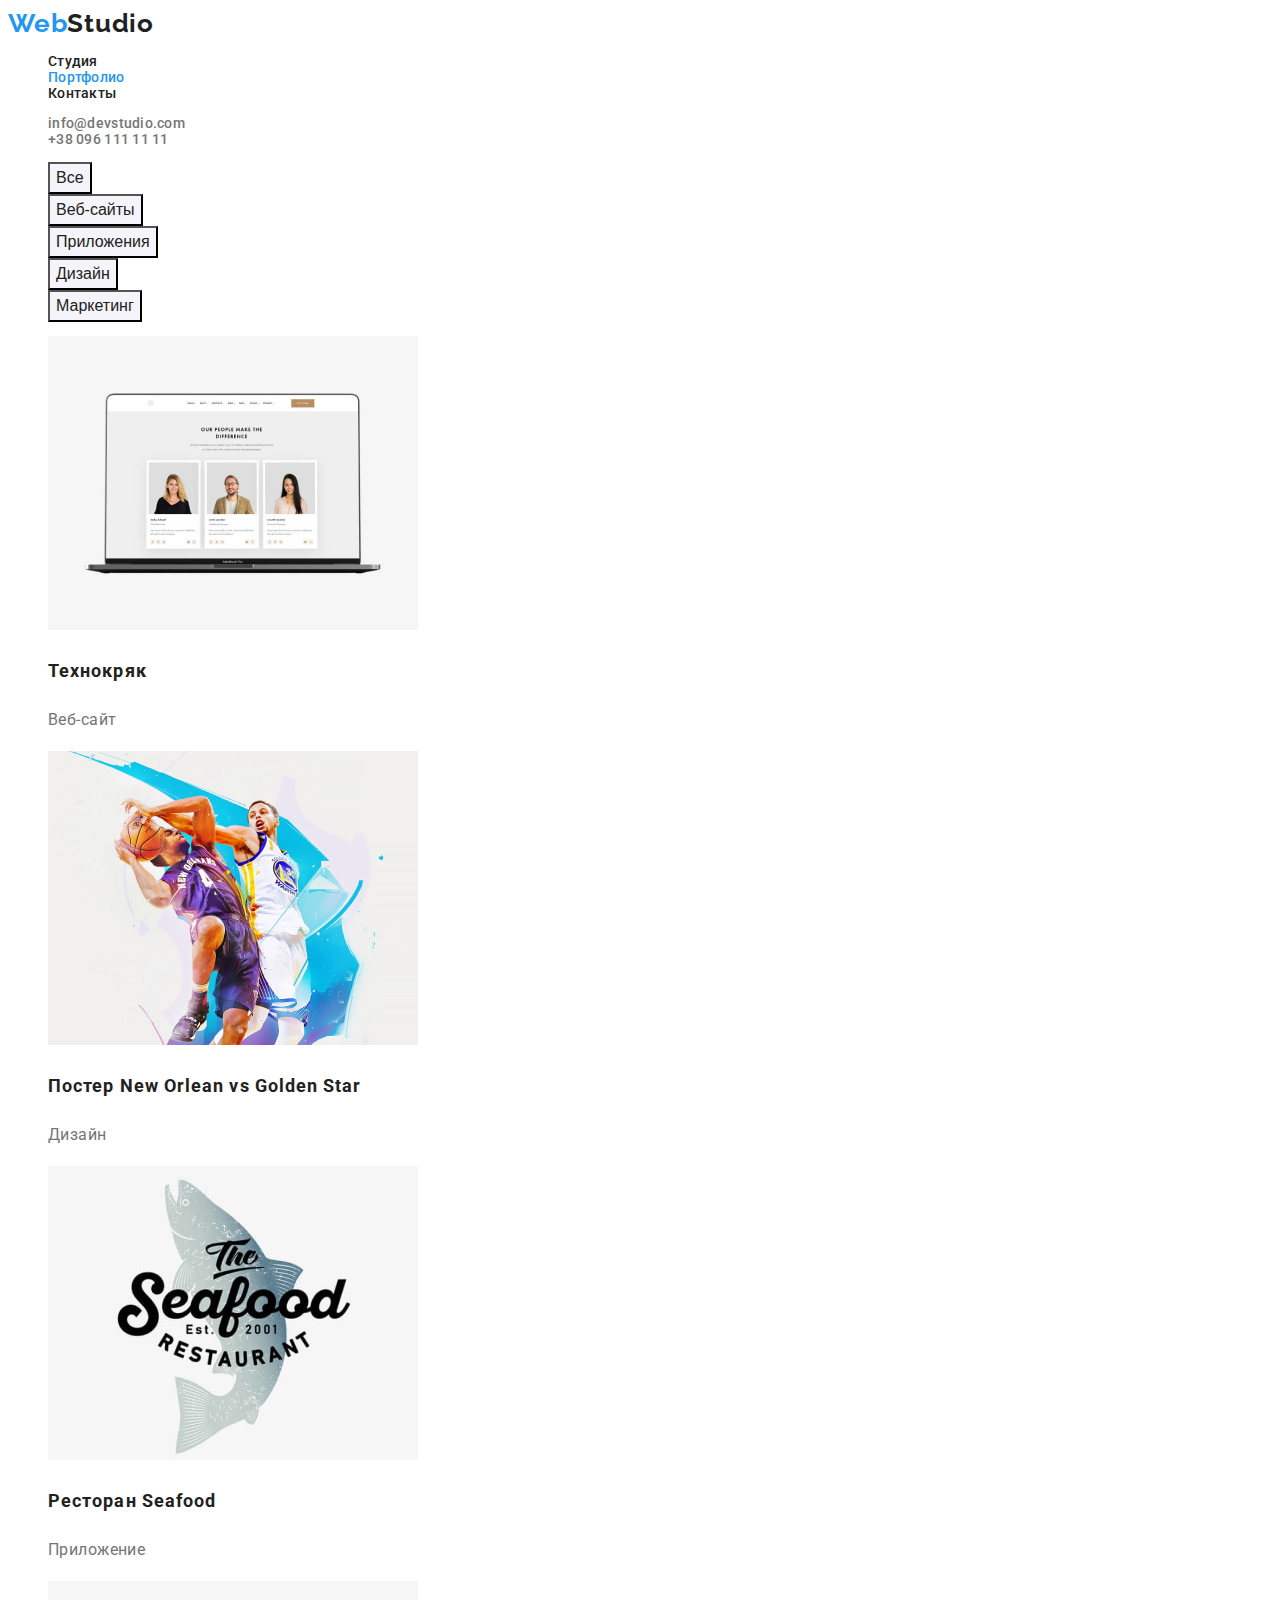
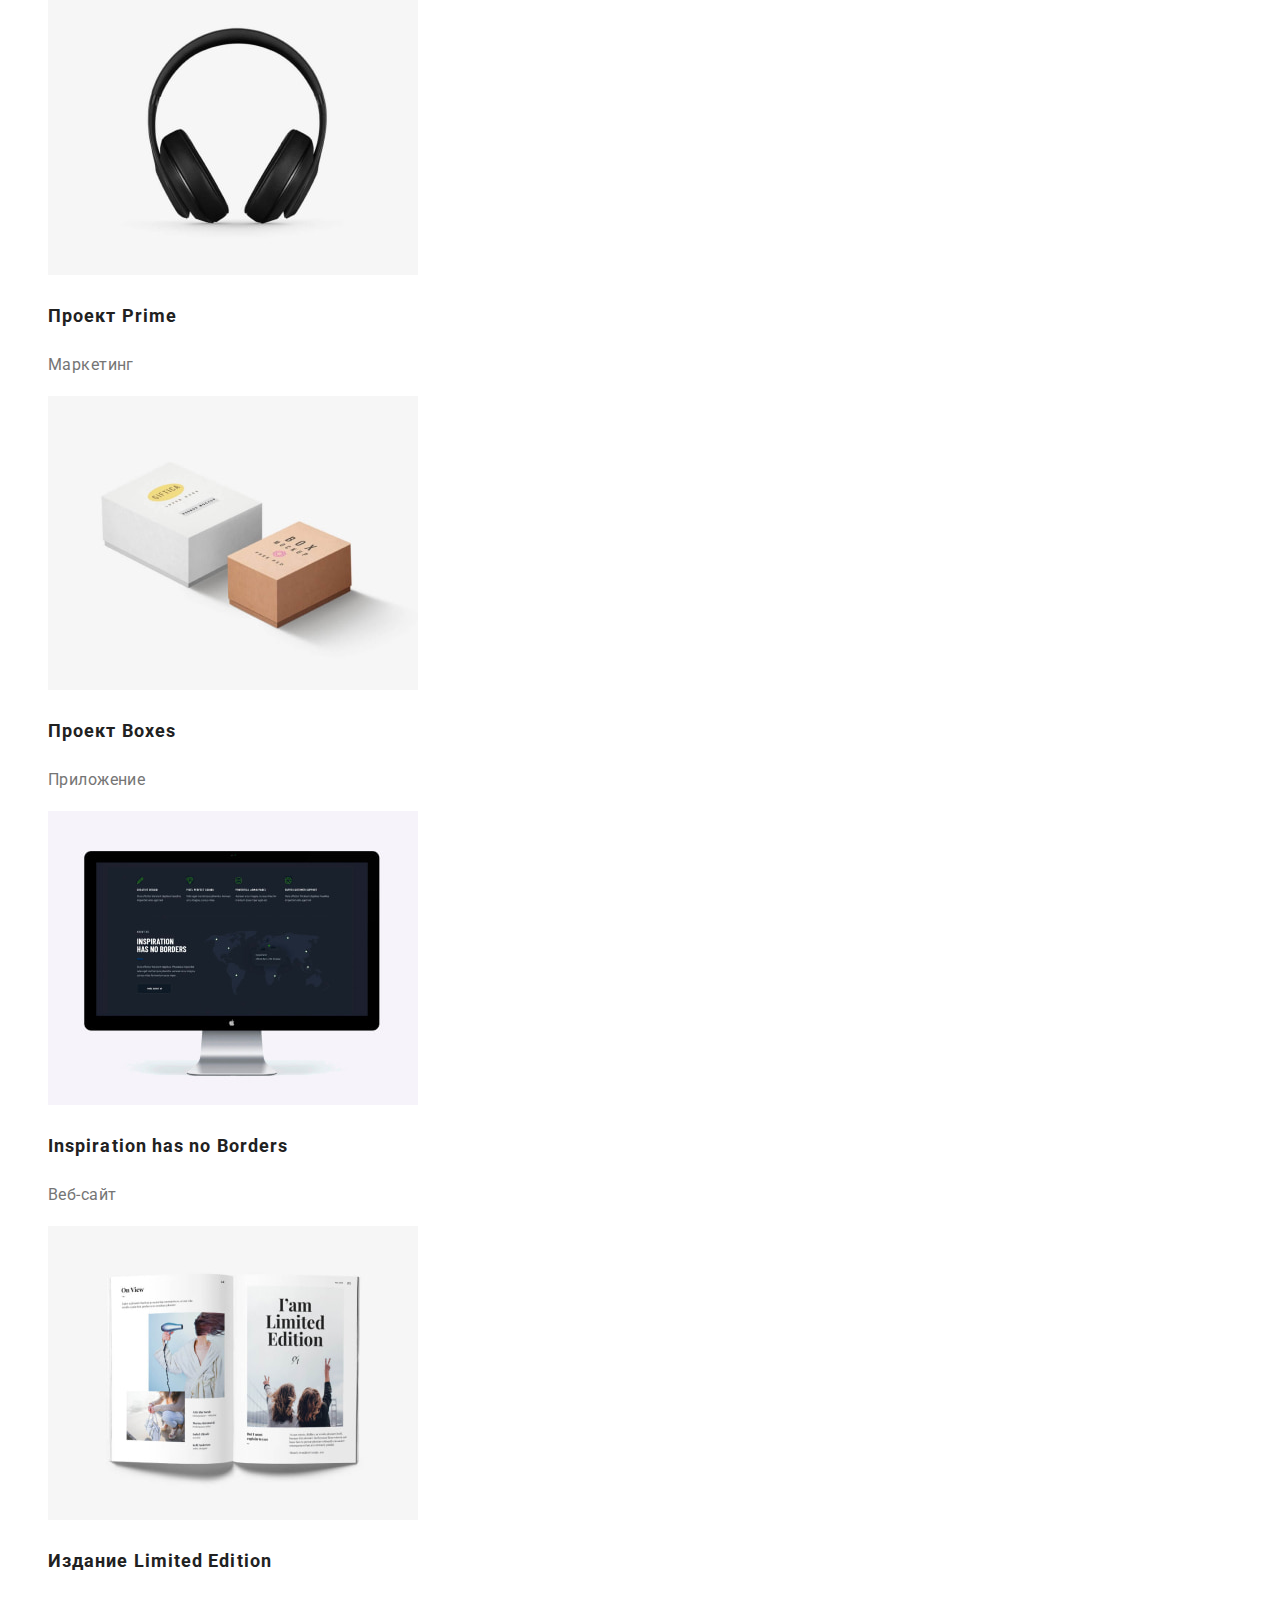
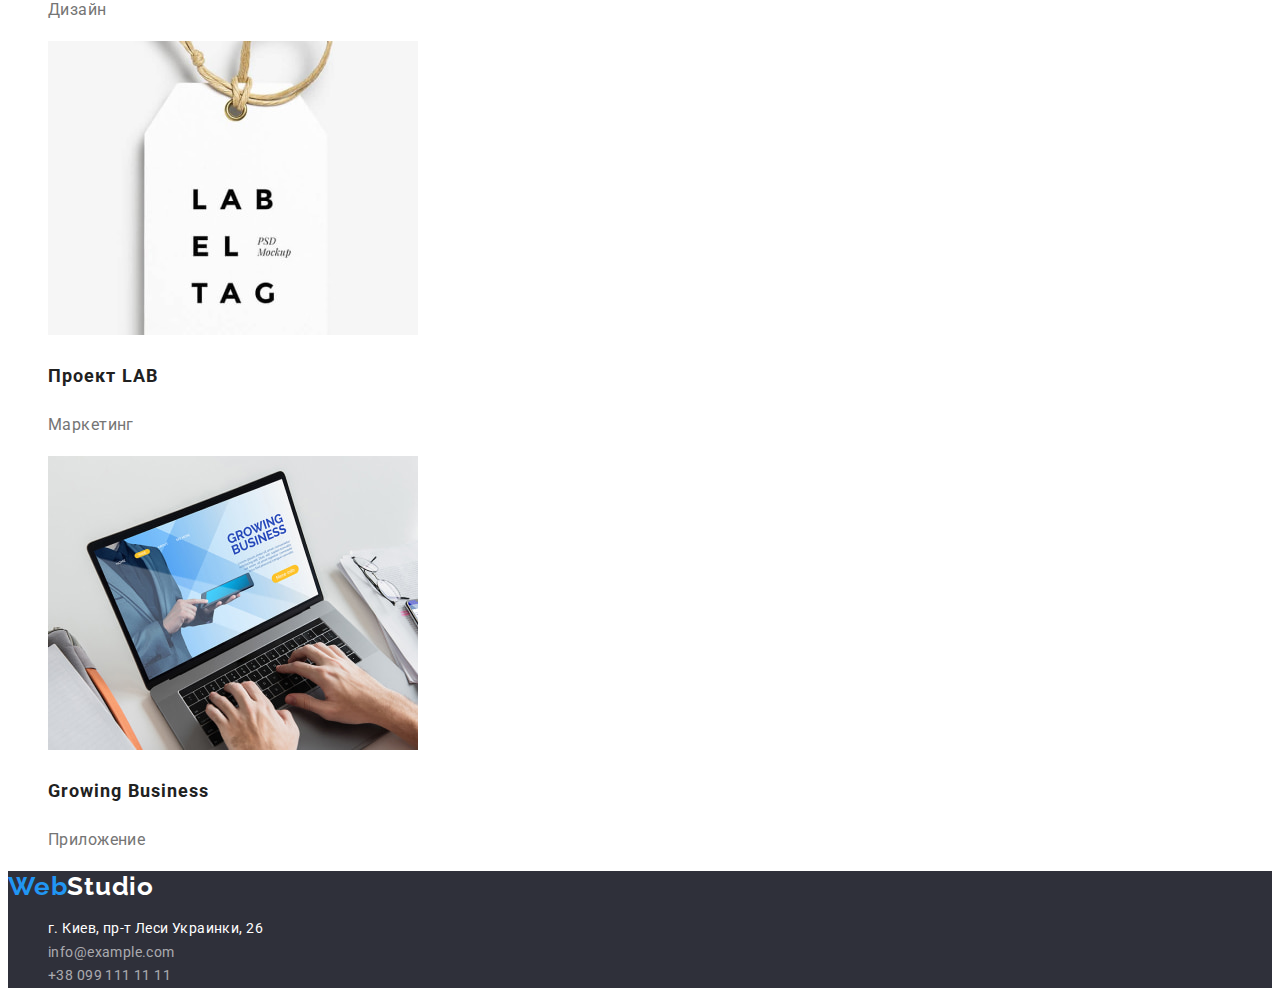
==== portfolio.html @ 4fbe272a "Initial commit" ====
<!DOCTYPE html>
<html lang="ru">
  <head>
    <meta charset="UTF-8" />
    <meta http-equiv="X-UA-Compatible" content="IE=edge" />
    <meta name="description" content="Разработка веб-сайтов" />
    <title>Портфолио</title>
    <link rel="preconnect" href="https://fonts.googleapis.com" />
    <link rel="preconnect" href="https://fonts.gstatic.com" crossorigin />
    <link
      href="https://fonts.googleapis.com/css2?family=Raleway:wght@700&family=Roboto:wght@400;500;700;900&display=swap"
      rel="stylesheet"
    />
    <link rel="stylesheet" href="./css/styles.css" />
  </head>

  <body>
    <!--Шапка страницы-->
    <header class="header">
      <a class="logo-link link" href="/">
        <span class="logo">Web</span><span class="logo-header">Studio</span>
      </a>

      <nav class="nav">
        <ul class="nav-list list">
          <li class="nav-item">
            <a class="nav-link link" href="./index.html">Студия</a>
          </li>
          <li class="nav-item">
            <a class="nav-link link current" href="./portfolio.html">Портфолио</a>
          </li>
          <li class="nav-item">
            <a class="nav-link link" href="">Контакты</a>
          </li>
        </ul>
      </nav>

      <ul class="contacts-header-list list">
        <li class="contacts-header-item">
          <a class="contacts-header-link link" href="mailto:info@devstudio.com"
            >info@devstudio.com</a
          >
        </li>
        <li class="contacts-header-item">
          <a class="contacts-header-link link" href="tel:+380961111111">+38 096 111 11 11</a>
        </li>
      </ul>
    </header>

    <main>
      <section class="portfolio-projects">
        <h1 class="visually-hidden" hidden>Наши проекты</h1>

        <!--Фильтр-->
        <ul class="radio-btns-list list">
          <li class="radio-btns-item">
            <button class="radio-btn" type="button">Все</button>
          </li>
          <li class="radio-btns-item">
            <button class="radio-btn" type="button">Веб-сайты</button>
          </li>
          <li class="radio-btns-item">
            <button class="radio-btn" type="button">Приложения</button>
          </li>
          <li class="radio-btns-item">
            <button class="radio-btn" type="button">Дизайн</button>
          </li>
          <li class="radio-btns-item">
            <button class="radio-btn" type="button">Маркетинг</button>
          </li>
        </ul>

        <!--Реализованные проекты-->
        <ul class="portfolio-projects-list list">
          <li class="portfolio-projects-item">
            <a class="portfolio-projects-link link" href="">
              <img
                class="portfolio-projects-pic"
                src="./images/portfolio_pic1.jpg"
                alt="На ноутбуке открыта страница веб-сайта."
                width="370"
                height="294"
              />
              <h2 class="portfolio-projects-subtitle">Технокряк</h2>
              <p class="portfolio-projects-text">Веб-сайт</p>
            </a>
          </li>
          <li class="portfolio-projects-item">
            <a class="portfolio-projects-link link" href="">
              <img
                class="portfolio-projects-pic"
                src="./images/portfolio_pic2.jpg"
                alt="Два игрока из разных баскетбольных команд борются за мяч."
                width="370"
                height="294"
              />
              <h2 class="portfolio-projects-subtitle">Постер New Orlean vs Golden Star</h2>
              <p class="portfolio-projects-text">Дизайн</p>
            </a>
          </li>
          <li class="portfolio-projects-item">
            <a class="portfolio-projects-link link" href="">
              <img
                class="portfolio-projects-pic"
                src="./images/portfolio_pic3.jpg"
                alt="Лого ресторана с рыбой на главном фоне."
                width="370"
                height="294"
              />
              <h2 class="portfolio-projects-subtitle">Ресторан Seafood</h2>
              <p class="portfolio-projects-text">Приложение</p>
            </a>
          </li>
          <li class="portfolio-projects-item">
            <a class="portfolio-projects-link link" href="">
              <img
                class="portfolio-projects-pic"
                src="./images/portfolio_pic4.jpg"
                alt="Наушники."
                width="370"
                height="294"
              />
              <h2 class="portfolio-projects-subtitle">Проект Prime</h2>
              <p class="portfolio-projects-text">Маркетинг</p>
            </a>
          </li>
          <li class="portfolio-projects-item">
            <a class="portfolio-projects-link link" href="">
              <img
                class="portfolio-projects-pic"
                src="./images/portfolio_pic5.jpg"
                alt="Две коробки:
              одна большая белая, другая - розовая и поменьше."
                width="370"
                height="294"
              />
              <h2 class="portfolio-projects-subtitle">Проект Boxes</h2>
              <p class="portfolio-projects-text">Приложение</p>
            </a>
          </li>
          <li class="portfolio-projects-item">
            <a class="portfolio-projects-link link" href="">
              <img
                class="portfolio-projects-pic"
                src="./images/portfolio_pic6.jpg"
                alt="Страница сайта на мониторе комьютера."
                width="370"
                height="294"
              />
              <h2 class="portfolio-projects-subtitle">Inspiration has no Borders</h2>
              <p class="portfolio-projects-text">Веб-сайт</p>
            </a>
          </li>
          <li class="portfolio-projects-item">
            <a class="portfolio-projects-link link" href="">
              <img
                class="portfolio-projects-pic"
                src="./images/portfolio_pic7.jpg"
                alt="Раскрытая книга."
                width="370"
                height="294"
              />
              <h2 class="portfolio-projects-subtitle">Издание Limited Edition</h2>
              <p class="portfolio-projects-text">Дизайн</p>
            </a>
          </li>
          <li class="portfolio-projects-item">
            <a class="portfolio-projects-link link" href="">
              <img
                class="portfolio-projects-pic"
                src="./images/portfolio_pic8.jpg"
                alt="Бирка с логотипом."
                width="370"
                height="294"
              />
              <h2 class="portfolio-projects-subtitle">Проект LAB</h2>
              <p class="portfolio-projects-text">Маркетинг</p>
            </a>
          </li>
          <li class="portfolio-projects-item">
            <a class="portfolio-projects-link link" href="">
              <img
                class="portfolio-projects-pic"
                src="./images/portfolio_pic9.jpg"
                alt="Руки человека, печатающего на ноутбуке. На экране страница разработанного сайта."
                width="370"
                height="294"
              />
              <h2 class="portfolio-projects-subtitle">Growing Business</h2>
              <p class="portfolio-projects-text">Приложение</p>
            </a>
          </li>
        </ul>
      </section>
    </main>

    <!--Подвал страницы-->
    <footer class="footer">
      <a class="logo-link link" href="/">
        <span class="logo">Web</span><span class="logo-footer">Studio</span>
      </a>

      <address class="contacts-footer">
        <ul class="contacts-footer-list list">
          <li class="contacts-footer-item">
            <a
              class="contacts-footer-address link"
              href="https://www.google.com.ua/maps/place/бул.+Леси+Украинки,+26,+Киев,+Украина,+02000/@50.4265841,30.5361971,17z/data=!3m1!4b1!4m5!3m4!1s0x40d4cf0e033ecbe9:0x57a4dffefec77da0!8m2!3d50.4265807!4d30.5383858?hl=ru"
              target="_blank"
              rel="noreferrer noopener nofollow"
              >г. Киев, пр-т Леси Украинки, 26
            </a>
          </li>
          <li class="contacts-footer-item">
            <a class="contacts-footer-link link" href="mailto:info@example.com"
              >info@example.com
            </a>
          </li>
          <li class="contacts-footer-item">
            <a class="contacts-footer-link link" href="tel:+380991111111">+38 099 111 11 11 </a>
          </li>
        </ul>
      </address>
    </footer>
  </body>
</html>
---- css/styles.css ----
:root {
  /* Основные шрифты */
  --main-font: 'Roboto', sans-serif;
  --secondary-font: 'Raleway', sans-serif;
  --accent-cl: #2196f3;

  /* Светлая тема текста */
  --secondary-txt--mode-light: rgba(255, 255, 255, 0.6);
  --main-txt--mode-light: #ffffff;

  /* Темная тема текста*/
  --secondary-txt--mode-dark: #212121;
  --main-txt--mode-dark: #757575;

  /* Светлая тема фона*/
  --secondary-bg--mode-light: #ffffff;

  /* Темная тема фона*/
  --primary-bg--mode-dark: #2f303a;
  --secondary-bg--mode-dark: #f5f4fa;
}

body {
  font-family: var(--main-font);
  font-size: 14px;
  line-height: 1.71;
  letter-spacing: 0.03em;

  color: var(--main-txt--mode-dark);
}

.list {
  list-style: none;
}

.link {
  text-decoration: none;
}

.header {
  background-color: var(--secondary-bg--mode-light);
}

.hero,
.footer {
  background-color: var(--primary-bg--mode-dark);
}

.team {
  background-color: var(--secondary-bg--mode-dark);
}

.logo {
  font-family: var(--secondary-font);
  font-weight: 700;
  font-size: 26px;
  line-height: 1.19;
  letter-spacing: 0.03em;
  color: var(--accent-cl);
}
.logo-header {
  font-family: var(--secondary-font);
  font-weight: 700;
  font-size: 26px;
  line-height: 1.19;
  letter-spacing: 0.03em;
  color: var(--secondary-txt--mode-dark);
}
.logo-footer {
  font-family: var(--secondary-font);
  font-weight: 700;
  font-size: 26px;
  line-height: 1.19;
  letter-spacing: 0.03em;
  color: var(--main-txt--mode-light);
}
.nav {
  font-weight: 500;
  font-size: 14px;
  line-height: 1.14;
  letter-spacing: 0.02em;

  color: var(--secondary-txt--mode-dark);
}
.nav-link {
  color: inherit;
}

.nav-list .link.current {
  color: var(--accent-cl);
}

.nav-link:hover,
.nav-link:focus,
.contacts-header-link:hover,
.contacts-header-link:focus {
  color: var(--accent-cl);
}

.contacts-header-list {
  font-weight: 500;
  font-size: 14px;
  line-height: 1.14;
  letter-spacing: 0.02em;
}

.contacts-header-link {
  color: inherit;
}

.hero-title {
  font-weight: 900;
  font-size: 44px;
  line-height: 1.36;

  text-align: center;
  letter-spacing: 0.06em;
  text-transform: uppercase;

  color: var(--main-txt--mode-light);
}
.hero-btn {
  font-weight: 700;
  font-size: 16px;
  line-height: 1.88;
  letter-spacing: 0.06em;

  color: var(--main-txt--mode-light);
  background-color: var(--accent-cl);

  cursor: pointer;
}

.features-subtitle {
  font-weight: 700;
  font-size: 14px;
  line-height: 1.14;
  letter-spacing: 0.03em;
  text-transform: uppercase;

  color: var(--secondary-txt--mode-dark);
}
.projects-title,
.team-title {
  font-weight: 700;
  font-size: 36px;
  line-height: 1.17;
  text-align: center;
  letter-spacing: 0.03em;

  color: var(--secondary-txt--mode-dark);
}
.team-subtitle {
  font-weight: 500;
  font-size: 16px;
  line-height: 1.19;

  letter-spacing: 0.03em;

  color: var(--secondary-txt--mode-dark);
}
.team-text {
  font-size: 16px;
  line-height: 1.19;
}

.contacts-footer-address {
  font-style: normal;
  color: var(--main-txt--mode-light);
}

.contacts-footer-address:hover,
.contacts-footer-address:focus,
.contacts-footer-link:hover,
.contacts-footer-link:focus {
  color: var(--accent-cl);
}

.contacts-footer-link {
  font-style: normal;
  color: var(--secondary-txt--mode-light);
}

.radio-btn {
  font-weight: 500;
  font-size: 16px;
  line-height: 1.63;
  cursor: pointer;
  color: var(--secondary-txt--mode-dark);
  background-color: var(--secondary-bg--mode-dark);
}

.radio-btn:hover,
.radio-btn:focus {
  color: var(--main-txt--mode-light);
  background-color: var(--accent-cl);
}

.portfolio-projects-subtitle {
  font-weight: 700;
  font-size: 18px;
  line-height: 2;

  letter-spacing: 0.06em;

  color: var(--secondary-txt--mode-dark);
}
.portfolio-projects-text {
  font-size: 16px;
  line-height: 1.88;

  color: var(--main-txt--mode-dark);
}

.visually-hidden {
  position: absolute;
  width: 1px;
  height: 1px;
  margin: -1px;
  border: 0;
  padding: 0;
  white-space: nowrap;
  clip-path: inset(100%);
  clip: rect(0 0 0 0);
  overflow: hidden;
}
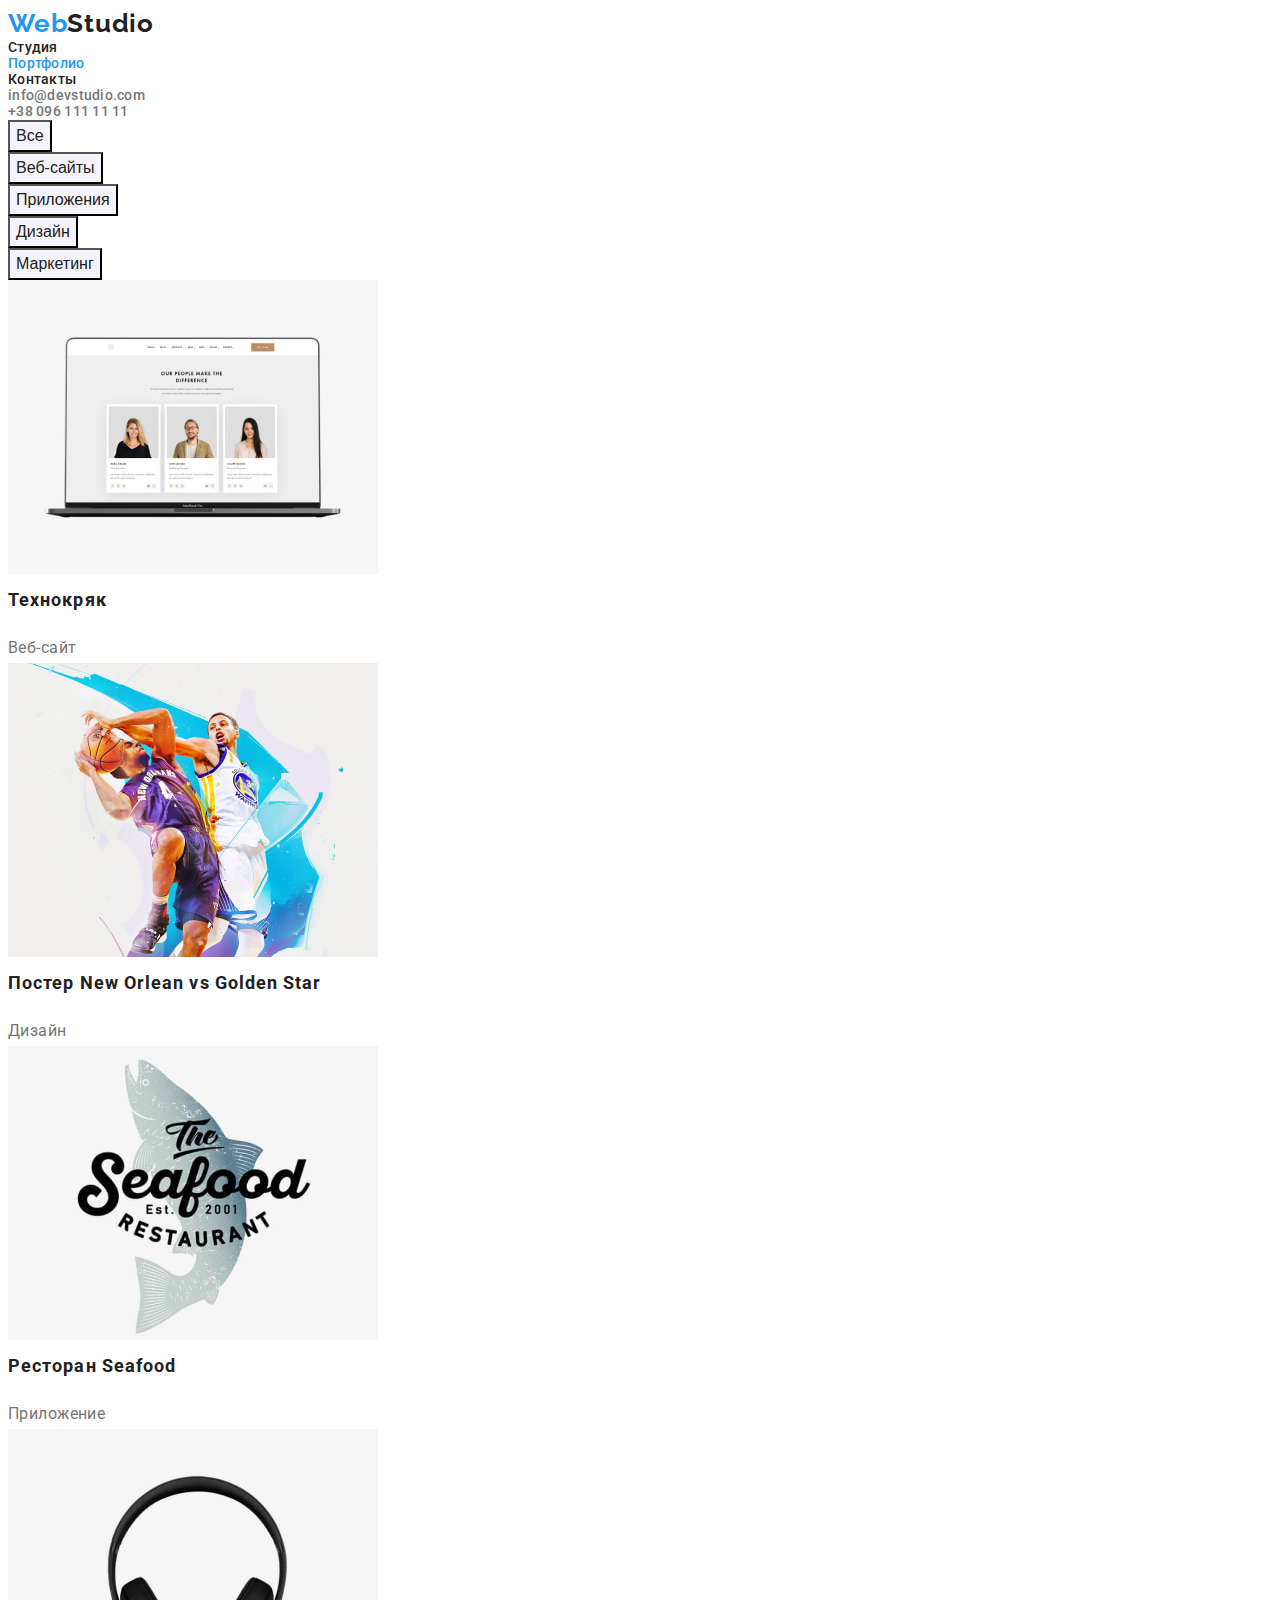
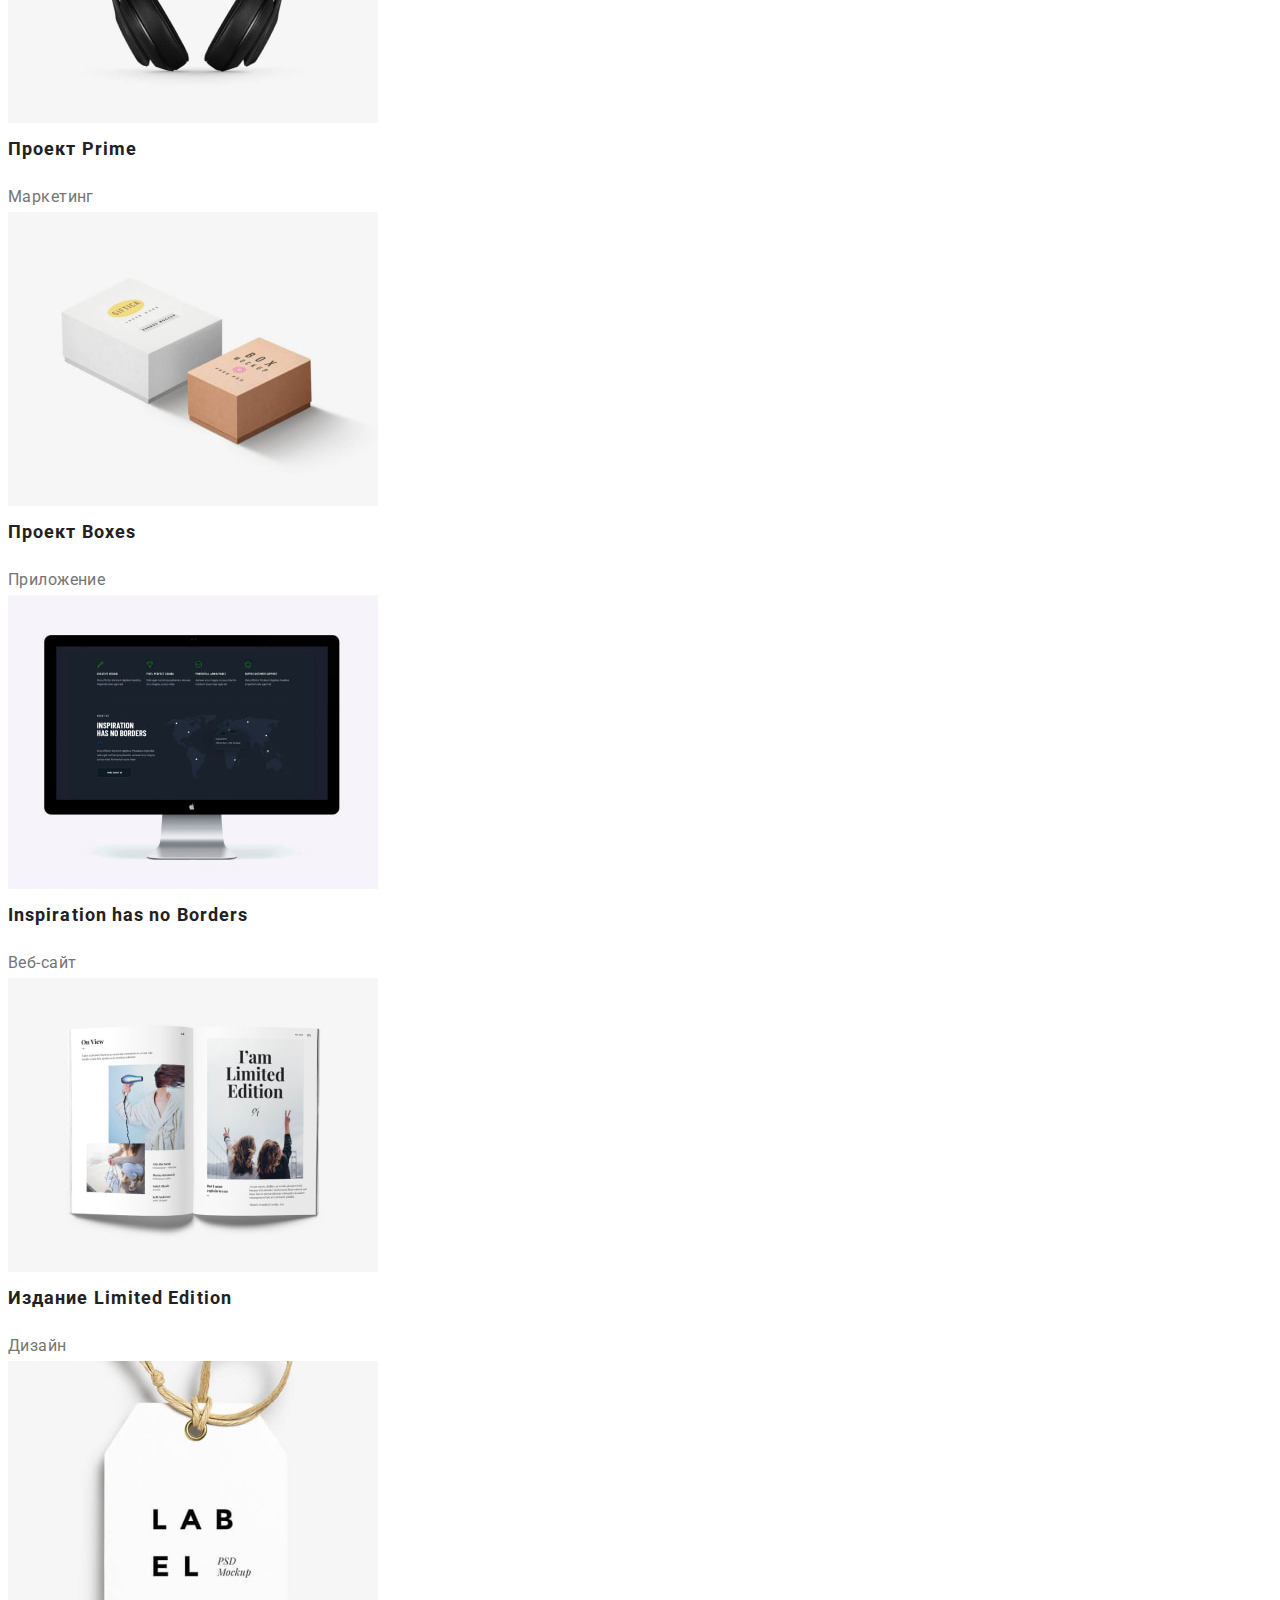
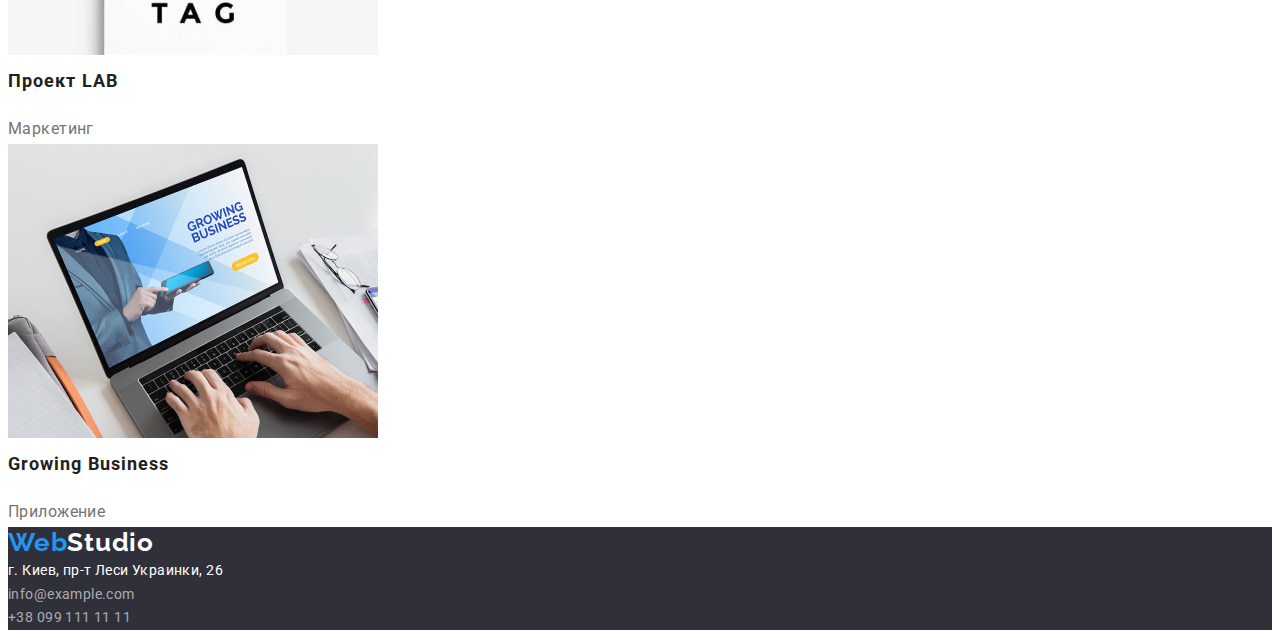
==== commit e5269126: "добавлены файлы нормализации и контейнеры по секциям на обоих страницах" ====
--- a/portfolio.html
+++ b/portfolio.html
@@ -5,222 +5,241 @@
     <meta http-equiv="X-UA-Compatible" content="IE=edge" />
     <meta name="description" content="Разработка веб-сайтов" />
     <title>Портфолио</title>
+
+    <!--Основные шрифты-->
     <link rel="preconnect" href="https://fonts.googleapis.com" />
     <link rel="preconnect" href="https://fonts.gstatic.com" crossorigin />
     <link
       href="https://fonts.googleapis.com/css2?family=Raleway:wght@700&family=Roboto:wght@400;500;700;900&display=swap"
       rel="stylesheet"
     />
+
+    <!--Нормализация-->
+    <link
+      rel="stylesheet"
+      href="https://cdnjs.cloudflare.com/ajax/libs/modern-normalize/1.1.0/modern-normalize.min.css"
+      integrity="sha512-wpPYUAdjBVSE4KJnH1VR1HeZfpl1ub8YT/NKx4PuQ5NmX2tKuGu6U/JRp5y+Y8XG2tV+wKQpNHVUX03MfMFn9Q=="
+      crossorigin="anonymous"
+      referrerpolicy="no-referrer"
+    />
+
+    <!--Кастомные стили-->
     <link rel="stylesheet" href="./css/styles.css" />
   </head>
 
   <body>
     <!--Шапка страницы-->
     <header class="header">
-      <a class="logo-link link" href="/">
-        <span class="logo">Web</span><span class="logo-header">Studio</span>
-      </a>
-
-      <nav class="nav">
-        <ul class="nav-list list">
-          <li class="nav-item">
-            <a class="nav-link link" href="./index.html">Студия</a>
+      <div class="container header-container">
+        <a class="logo-link link" href="/">
+          <span class="logo">Web</span><span class="logo-header">Studio</span>
+        </a>
+
+        <nav class="nav">
+          <ul class="nav-list list">
+            <li class="nav-item">
+              <a class="nav-link link" href="./index.html">Студия</a>
+            </li>
+            <li class="nav-item">
+              <a class="nav-link link current" href="./portfolio.html">Портфолио</a>
+            </li>
+            <li class="nav-item">
+              <a class="nav-link link" href="">Контакты</a>
+            </li>
+          </ul>
+        </nav>
+
+        <ul class="contacts-header-list list">
+          <li class="contacts-header-item">
+            <a class="contacts-header-link link" href="mailto:info@devstudio.com"
+              >info@devstudio.com</a
+            >
           </li>
-          <li class="nav-item">
-            <a class="nav-link link current" href="./portfolio.html">Портфолио</a>
-          </li>
-          <li class="nav-item">
-            <a class="nav-link link" href="">Контакты</a>
+          <li class="contacts-header-item">
+            <a class="contacts-header-link link" href="tel:+380961111111">+38 096 111 11 11</a>
           </li>
         </ul>
-      </nav>
-
-      <ul class="contacts-header-list list">
-        <li class="contacts-header-item">
-          <a class="contacts-header-link link" href="mailto:info@devstudio.com"
-            >info@devstudio.com</a
-          >
-        </li>
-        <li class="contacts-header-item">
-          <a class="contacts-header-link link" href="tel:+380961111111">+38 096 111 11 11</a>
-        </li>
-      </ul>
+      </div>
     </header>
 
     <main>
       <section class="portfolio-projects">
-        <h1 class="visually-hidden" hidden>Наши проекты</h1>
-
-        <!--Фильтр-->
-        <ul class="radio-btns-list list">
-          <li class="radio-btns-item">
-            <button class="radio-btn" type="button">Все</button>
-          </li>
-          <li class="radio-btns-item">
-            <button class="radio-btn" type="button">Веб-сайты</button>
-          </li>
-          <li class="radio-btns-item">
-            <button class="radio-btn" type="button">Приложения</button>
-          </li>
-          <li class="radio-btns-item">
-            <button class="radio-btn" type="button">Дизайн</button>
-          </li>
-          <li class="radio-btns-item">
-            <button class="radio-btn" type="button">Маркетинг</button>
-          </li>
-        </ul>
-
-        <!--Реализованные проекты-->
-        <ul class="portfolio-projects-list list">
-          <li class="portfolio-projects-item">
-            <a class="portfolio-projects-link link" href="">
-              <img
-                class="portfolio-projects-pic"
-                src="./images/portfolio_pic1.jpg"
-                alt="На ноутбуке открыта страница веб-сайта."
-                width="370"
-                height="294"
-              />
-              <h2 class="portfolio-projects-subtitle">Технокряк</h2>
-              <p class="portfolio-projects-text">Веб-сайт</p>
-            </a>
-          </li>
-          <li class="portfolio-projects-item">
-            <a class="portfolio-projects-link link" href="">
-              <img
-                class="portfolio-projects-pic"
-                src="./images/portfolio_pic2.jpg"
-                alt="Два игрока из разных баскетбольных команд борются за мяч."
-                width="370"
-                height="294"
-              />
-              <h2 class="portfolio-projects-subtitle">Постер New Orlean vs Golden Star</h2>
-              <p class="portfolio-projects-text">Дизайн</p>
-            </a>
-          </li>
-          <li class="portfolio-projects-item">
-            <a class="portfolio-projects-link link" href="">
-              <img
-                class="portfolio-projects-pic"
-                src="./images/portfolio_pic3.jpg"
-                alt="Лого ресторана с рыбой на главном фоне."
-                width="370"
-                height="294"
-              />
-              <h2 class="portfolio-projects-subtitle">Ресторан Seafood</h2>
-              <p class="portfolio-projects-text">Приложение</p>
-            </a>
-          </li>
-          <li class="portfolio-projects-item">
-            <a class="portfolio-projects-link link" href="">
-              <img
-                class="portfolio-projects-pic"
-                src="./images/portfolio_pic4.jpg"
-                alt="Наушники."
-                width="370"
-                height="294"
-              />
-              <h2 class="portfolio-projects-subtitle">Проект Prime</h2>
-              <p class="portfolio-projects-text">Маркетинг</p>
-            </a>
-          </li>
-          <li class="portfolio-projects-item">
-            <a class="portfolio-projects-link link" href="">
-              <img
-                class="portfolio-projects-pic"
-                src="./images/portfolio_pic5.jpg"
-                alt="Две коробки:
+        <div class="container">
+          <h1 class="visually-hidden" hidden>Наши проекты</h1>
+
+          <!--Фильтр-->
+          <ul class="radio-btns-list list">
+            <li class="radio-btns-item">
+              <button class="radio-btn" type="button">Все</button>
+            </li>
+            <li class="radio-btns-item">
+              <button class="radio-btn" type="button">Веб-сайты</button>
+            </li>
+            <li class="radio-btns-item">
+              <button class="radio-btn" type="button">Приложения</button>
+            </li>
+            <li class="radio-btns-item">
+              <button class="radio-btn" type="button">Дизайн</button>
+            </li>
+            <li class="radio-btns-item">
+              <button class="radio-btn" type="button">Маркетинг</button>
+            </li>
+          </ul>
+
+          <!--Реализованные проекты-->
+          <ul class="portfolio-projects-list list">
+            <li class="portfolio-projects-item">
+              <a class="portfolio-projects-link link" href="">
+                <img
+                  class="portfolio-projects-pic"
+                  src="./images/portfolio_pic1.jpg"
+                  alt="На ноутбуке открыта страница веб-сайта."
+                  width="370"
+                  height="294"
+                />
+                <h2 class="portfolio-projects-subtitle">Технокряк</h2>
+                <p class="portfolio-projects-text">Веб-сайт</p>
+              </a>
+            </li>
+            <li class="portfolio-projects-item">
+              <a class="portfolio-projects-link link" href="">
+                <img
+                  class="portfolio-projects-pic"
+                  src="./images/portfolio_pic2.jpg"
+                  alt="Два игрока из разных баскетбольных команд борются за мяч."
+                  width="370"
+                  height="294"
+                />
+                <h2 class="portfolio-projects-subtitle">Постер New Orlean vs Golden Star</h2>
+                <p class="portfolio-projects-text">Дизайн</p>
+              </a>
+            </li>
+            <li class="portfolio-projects-item">
+              <a class="portfolio-projects-link link" href="">
+                <img
+                  class="portfolio-projects-pic"
+                  src="./images/portfolio_pic3.jpg"
+                  alt="Лого ресторана с рыбой на главном фоне."
+                  width="370"
+                  height="294"
+                />
+                <h2 class="portfolio-projects-subtitle">Ресторан Seafood</h2>
+                <p class="portfolio-projects-text">Приложение</p>
+              </a>
+            </li>
+            <li class="portfolio-projects-item">
+              <a class="portfolio-projects-link link" href="">
+                <img
+                  class="portfolio-projects-pic"
+                  src="./images/portfolio_pic4.jpg"
+                  alt="Наушники."
+                  width="370"
+                  height="294"
+                />
+                <h2 class="portfolio-projects-subtitle">Проект Prime</h2>
+                <p class="portfolio-projects-text">Маркетинг</p>
+              </a>
+            </li>
+            <li class="portfolio-projects-item">
+              <a class="portfolio-projects-link link" href="">
+                <img
+                  class="portfolio-projects-pic"
+                  src="./images/portfolio_pic5.jpg"
+                  alt="Две коробки:
               одна большая белая, другая - розовая и поменьше."
-                width="370"
-                height="294"
-              />
-              <h2 class="portfolio-projects-subtitle">Проект Boxes</h2>
-              <p class="portfolio-projects-text">Приложение</p>
-            </a>
-          </li>
-          <li class="portfolio-projects-item">
-            <a class="portfolio-projects-link link" href="">
-              <img
-                class="portfolio-projects-pic"
-                src="./images/portfolio_pic6.jpg"
-                alt="Страница сайта на мониторе комьютера."
-                width="370"
-                height="294"
-              />
-              <h2 class="portfolio-projects-subtitle">Inspiration has no Borders</h2>
-              <p class="portfolio-projects-text">Веб-сайт</p>
-            </a>
-          </li>
-          <li class="portfolio-projects-item">
-            <a class="portfolio-projects-link link" href="">
-              <img
-                class="portfolio-projects-pic"
-                src="./images/portfolio_pic7.jpg"
-                alt="Раскрытая книга."
-                width="370"
-                height="294"
-              />
-              <h2 class="portfolio-projects-subtitle">Издание Limited Edition</h2>
-              <p class="portfolio-projects-text">Дизайн</p>
-            </a>
-          </li>
-          <li class="portfolio-projects-item">
-            <a class="portfolio-projects-link link" href="">
-              <img
-                class="portfolio-projects-pic"
-                src="./images/portfolio_pic8.jpg"
-                alt="Бирка с логотипом."
-                width="370"
-                height="294"
-              />
-              <h2 class="portfolio-projects-subtitle">Проект LAB</h2>
-              <p class="portfolio-projects-text">Маркетинг</p>
-            </a>
-          </li>
-          <li class="portfolio-projects-item">
-            <a class="portfolio-projects-link link" href="">
-              <img
-                class="portfolio-projects-pic"
-                src="./images/portfolio_pic9.jpg"
-                alt="Руки человека, печатающего на ноутбуке. На экране страница разработанного сайта."
-                width="370"
-                height="294"
-              />
-              <h2 class="portfolio-projects-subtitle">Growing Business</h2>
-              <p class="portfolio-projects-text">Приложение</p>
-            </a>
-          </li>
-        </ul>
+                  width="370"
+                  height="294"
+                />
+                <h2 class="portfolio-projects-subtitle">Проект Boxes</h2>
+                <p class="portfolio-projects-text">Приложение</p>
+              </a>
+            </li>
+            <li class="portfolio-projects-item">
+              <a class="portfolio-projects-link link" href="">
+                <img
+                  class="portfolio-projects-pic"
+                  src="./images/portfolio_pic6.jpg"
+                  alt="Страница сайта на мониторе комьютера."
+                  width="370"
+                  height="294"
+                />
+                <h2 class="portfolio-projects-subtitle">Inspiration has no Borders</h2>
+                <p class="portfolio-projects-text">Веб-сайт</p>
+              </a>
+            </li>
+            <li class="portfolio-projects-item">
+              <a class="portfolio-projects-link link" href="">
+                <img
+                  class="portfolio-projects-pic"
+                  src="./images/portfolio_pic7.jpg"
+                  alt="Раскрытая книга."
+                  width="370"
+                  height="294"
+                />
+                <h2 class="portfolio-projects-subtitle">Издание Limited Edition</h2>
+                <p class="portfolio-projects-text">Дизайн</p>
+              </a>
+            </li>
+            <li class="portfolio-projects-item">
+              <a class="portfolio-projects-link link" href="">
+                <img
+                  class="portfolio-projects-pic"
+                  src="./images/portfolio_pic8.jpg"
+                  alt="Бирка с логотипом."
+                  width="370"
+                  height="294"
+                />
+                <h2 class="portfolio-projects-subtitle">Проект LAB</h2>
+                <p class="portfolio-projects-text">Маркетинг</p>
+              </a>
+            </li>
+            <li class="portfolio-projects-item">
+              <a class="portfolio-projects-link link" href="">
+                <img
+                  class="portfolio-projects-pic"
+                  src="./images/portfolio_pic9.jpg"
+                  alt="Руки человека, печатающего на ноутбуке. На экране страница разработанного сайта."
+                  width="370"
+                  height="294"
+                />
+                <h2 class="portfolio-projects-subtitle">Growing Business</h2>
+                <p class="portfolio-projects-text">Приложение</p>
+              </a>
+            </li>
+          </ul>
+        </div>
       </section>
     </main>
 
     <!--Подвал страницы-->
     <footer class="footer">
-      <a class="logo-link link" href="/">
-        <span class="logo">Web</span><span class="logo-footer">Studio</span>
-      </a>
-
-      <address class="contacts-footer">
-        <ul class="contacts-footer-list list">
-          <li class="contacts-footer-item">
-            <a
-              class="contacts-footer-address link"
-              href="https://www.google.com.ua/maps/place/бул.+Леси+Украинки,+26,+Киев,+Украина,+02000/@50.4265841,30.5361971,17z/data=!3m1!4b1!4m5!3m4!1s0x40d4cf0e033ecbe9:0x57a4dffefec77da0!8m2!3d50.4265807!4d30.5383858?hl=ru"
-              target="_blank"
-              rel="noreferrer noopener nofollow"
-              >г. Киев, пр-т Леси Украинки, 26
-            </a>
-          </li>
-          <li class="contacts-footer-item">
-            <a class="contacts-footer-link link" href="mailto:info@example.com"
-              >info@example.com
-            </a>
-          </li>
-          <li class="contacts-footer-item">
-            <a class="contacts-footer-link link" href="tel:+380991111111">+38 099 111 11 11 </a>
-          </li>
-        </ul>
-      </address>
+      <div class="container">
+        <a class="logo-link link" href="/">
+          <span class="logo">Web</span><span class="logo-footer">Studio</span>
+        </a>
+
+        <address class="contacts-footer">
+          <ul class="contacts-footer-list list">
+            <li class="contacts-footer-item">
+              <a
+                class="contacts-footer-address link"
+                href="https://www.google.com.ua/maps/place/бул.+Леси+Украинки,+26,+Киев,+Украина,+02000/@50.4265841,30.5361971,17z/data=!3m1!4b1!4m5!3m4!1s0x40d4cf0e033ecbe9:0x57a4dffefec77da0!8m2!3d50.4265807!4d30.5383858?hl=ru"
+                target="_blank"
+                rel="noreferrer noopener nofollow"
+                >г. Киев, пр-т Леси Украинки, 26
+              </a>
+            </li>
+            <li class="contacts-footer-item">
+              <a class="contacts-footer-link link" href="mailto:info@example.com"
+                >info@example.com
+              </a>
+            </li>
+            <li class="contacts-footer-item">
+              <a class="contacts-footer-link link" href="tel:+380991111111">+38 099 111 11 11 </a>
+            </li>
+          </ul>
+        </address>
+      </div>
     </footer>
   </body>
 </html>
--- a/css/styles.css
+++ b/css/styles.css
@@ -29,7 +29,26 @@
   color: var(--main-txt--mode-dark);
 }
 
+h1,
+h2,
+h3,
+h4,
+p {
+  margin-top: 0;
+}
+
+h1:last-child,
+h2:last-child,
+h3:last-child,
+h4:last-child,
+p:last-child {
+  margin-bottom: 0;
+}
+
 .list {
+  padding-left: 0;
+  margin-top: 0;
+  margin-bottom: 0;
   list-style: none;
 }
 
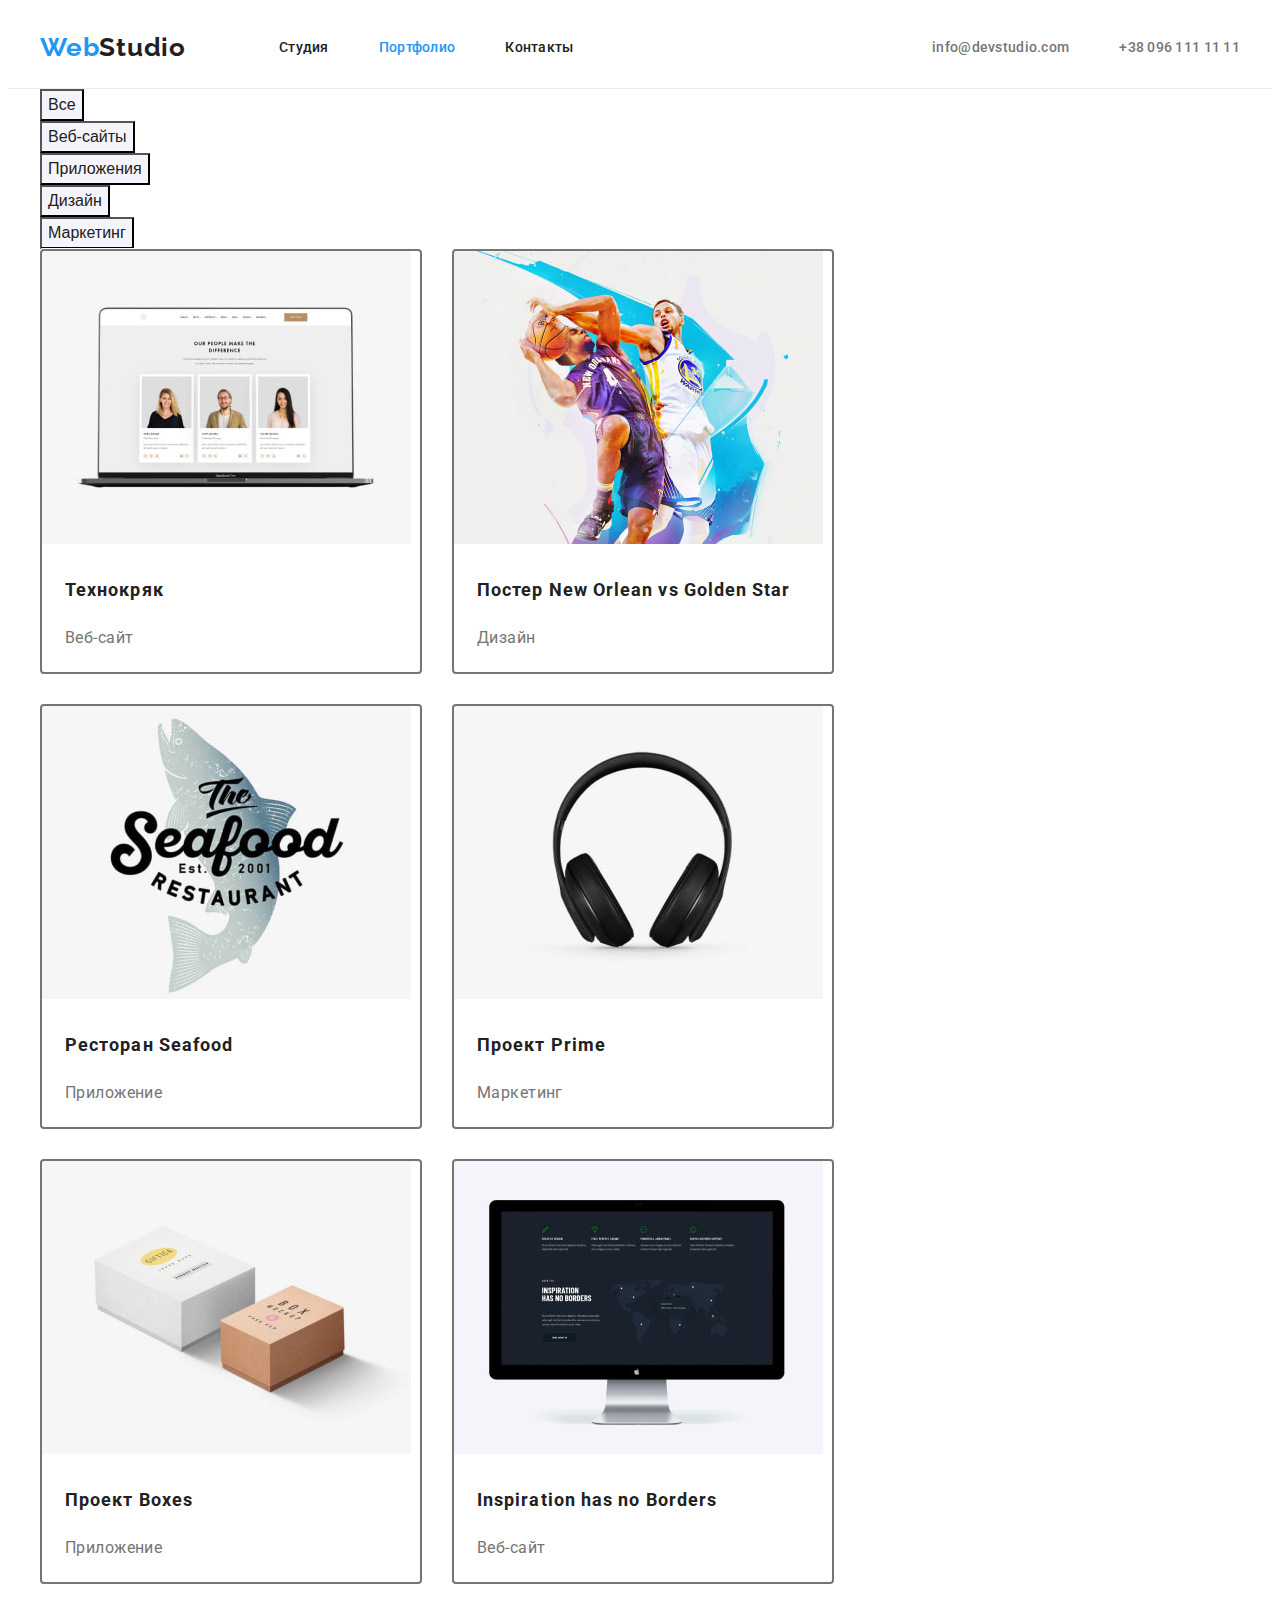
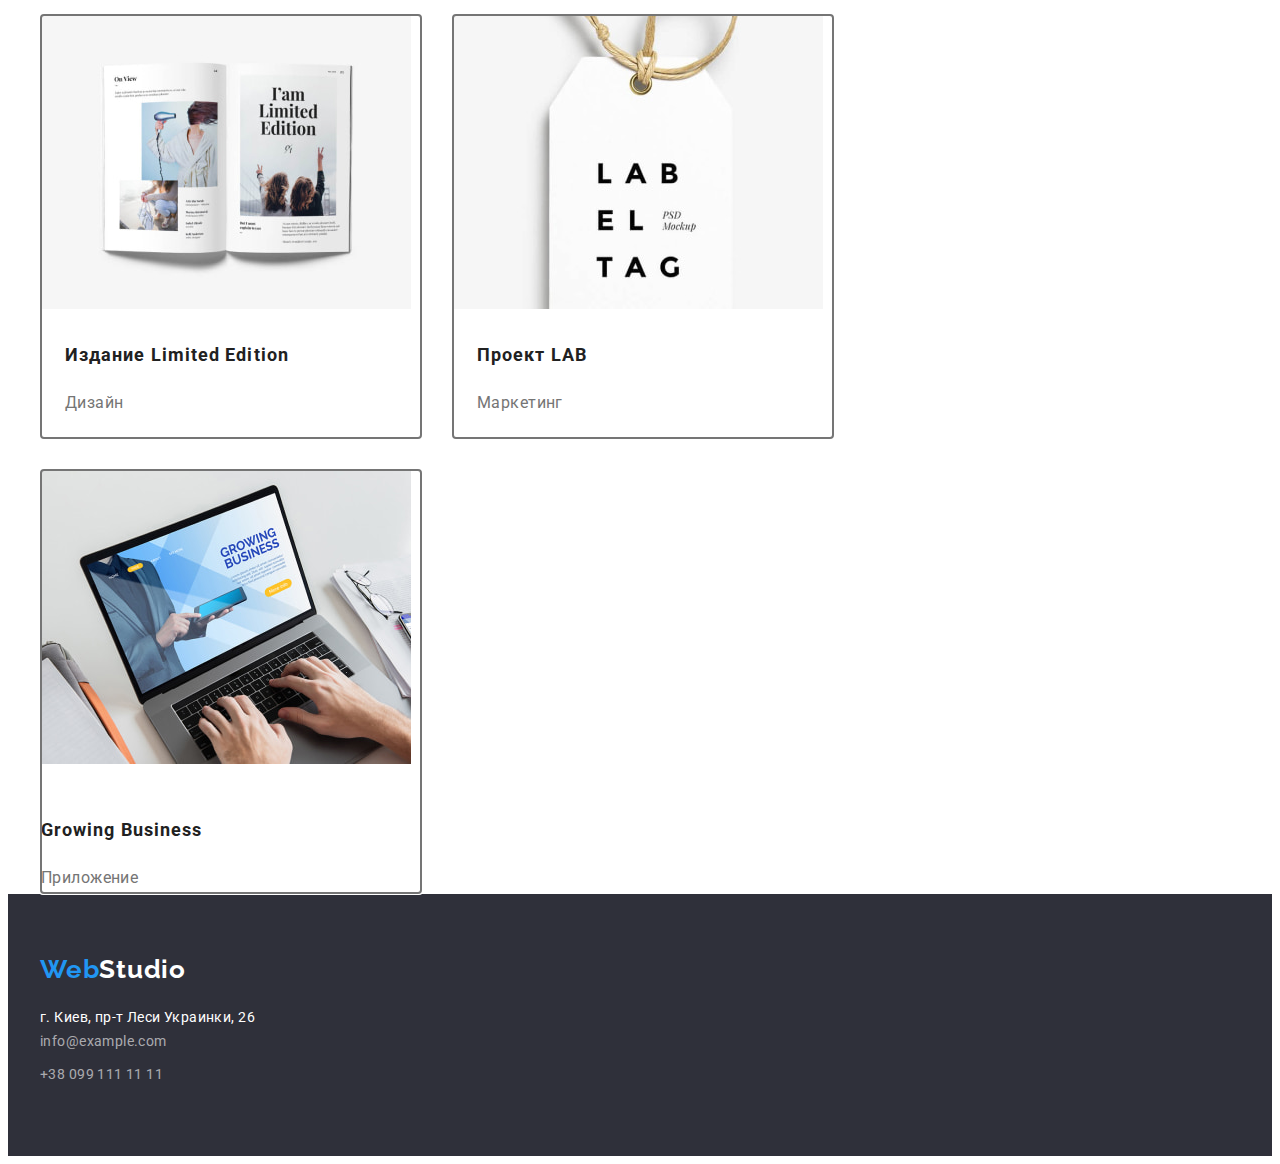
==== commit ab19f886: "внесены сомнительные изменения" ====
--- a/portfolio.html
+++ b/portfolio.html
@@ -97,8 +97,10 @@
                   width="370"
                   height="294"
                 />
-                <h2 class="portfolio-projects-subtitle">Технокряк</h2>
-                <p class="portfolio-projects-text">Веб-сайт</p>
+                <div class="card-content">
+                  <h2 class="portfolio-projects-subtitle">Технокряк</h2>
+                  <p class="portfolio-projects-text">Веб-сайт</p>
+                </div>
               </a>
             </li>
             <li class="portfolio-projects-item">
@@ -110,8 +112,10 @@
                   width="370"
                   height="294"
                 />
-                <h2 class="portfolio-projects-subtitle">Постер New Orlean vs Golden Star</h2>
-                <p class="portfolio-projects-text">Дизайн</p>
+                <div class="card-content">
+                  <h2 class="portfolio-projects-subtitle">Постер New Orlean vs Golden Star</h2>
+                  <p class="portfolio-projects-text">Дизайн</p>
+                </div>
               </a>
             </li>
             <li class="portfolio-projects-item">
@@ -123,8 +127,10 @@
                   width="370"
                   height="294"
                 />
-                <h2 class="portfolio-projects-subtitle">Ресторан Seafood</h2>
-                <p class="portfolio-projects-text">Приложение</p>
+                <div class="card-content">
+                  <h2 class="portfolio-projects-subtitle">Ресторан Seafood</h2>
+                  <p class="portfolio-projects-text">Приложение</p>
+                </div>
               </a>
             </li>
             <li class="portfolio-projects-item">
@@ -136,8 +142,10 @@
                   width="370"
                   height="294"
                 />
-                <h2 class="portfolio-projects-subtitle">Проект Prime</h2>
-                <p class="portfolio-projects-text">Маркетинг</p>
+                <div class="card-content">
+                  <h2 class="portfolio-projects-subtitle">Проект Prime</h2>
+                  <p class="portfolio-projects-text">Маркетинг</p>
+                </div>
               </a>
             </li>
             <li class="portfolio-projects-item">
@@ -150,8 +158,10 @@
                   width="370"
                   height="294"
                 />
-                <h2 class="portfolio-projects-subtitle">Проект Boxes</h2>
-                <p class="portfolio-projects-text">Приложение</p>
+                <div class="card-content">
+                  <h2 class="portfolio-projects-subtitle">Проект Boxes</h2>
+                  <p class="portfolio-projects-text">Приложение</p>
+                </div>
               </a>
             </li>
             <li class="portfolio-projects-item">
@@ -163,8 +173,10 @@
                   width="370"
                   height="294"
                 />
-                <h2 class="portfolio-projects-subtitle">Inspiration has no Borders</h2>
-                <p class="portfolio-projects-text">Веб-сайт</p>
+                <div class="card-content">
+                  <h2 class="portfolio-projects-subtitle">Inspiration has no Borders</h2>
+                  <p class="portfolio-projects-text">Веб-сайт</p>
+                </div>
               </a>
             </li>
             <li class="portfolio-projects-item">
@@ -176,8 +188,10 @@
                   width="370"
                   height="294"
                 />
-                <h2 class="portfolio-projects-subtitle">Издание Limited Edition</h2>
-                <p class="portfolio-projects-text">Дизайн</p>
+                <div class="card-content">
+                  <h2 class="portfolio-projects-subtitle">Издание Limited Edition</h2>
+                  <p class="portfolio-projects-text">Дизайн</p>
+                </div>
               </a>
             </li>
             <li class="portfolio-projects-item">
@@ -189,8 +203,10 @@
                   width="370"
                   height="294"
                 />
-                <h2 class="portfolio-projects-subtitle">Проект LAB</h2>
-                <p class="portfolio-projects-text">Маркетинг</p>
+                <div class="card-content">
+                  <h2 class="portfolio-projects-subtitle">Проект LAB</h2>
+                  <p class="portfolio-projects-text">Маркетинг</p>
+                </div>
               </a>
             </li>
             <li class="portfolio-projects-item">
@@ -202,6 +218,7 @@
                   width="370"
                   height="294"
                 />
+                <div class="card-content"></div>
                 <h2 class="portfolio-projects-subtitle">Growing Business</h2>
                 <p class="portfolio-projects-text">Приложение</p>
               </a>
--- a/css/styles.css
+++ b/css/styles.css
@@ -18,6 +18,9 @@
   /* Темная тема фона*/
   --primary-bg--mode-dark: #2f303a;
   --secondary-bg--mode-dark: #f5f4fa;
+
+  /*Зазор между карточками*/
+  --card-set-gap: 30px;
 }
 
 body {
@@ -28,6 +31,8 @@
 
   color: var(--main-txt--mode-dark);
 }
+
+/*Доп. классы*/
 
 h1,
 h2,
@@ -56,17 +61,39 @@
   text-decoration: none;
 }
 
+.section {
+  padding-top: 94px;
+  padding-bottom: 94px;
+}
+
+.img {
+  display: block;
+  max-width: 100%;
+  height: auto;
+}
+
+.container {
+  width: 1200px;
+  padding-left: 15px;
+  padding-right: 15px;
+  margin-left: auto;
+  margin-right: auto;
+}
+
+/*Хедер*/
+
+.header-container,
+.nav-list,
+.contacts-header-list {
+  display: flex;
+  align-items: center;
+}
+
 .header {
+  padding-top: 24px;
+  padding-bottom: 24px;
   background-color: var(--secondary-bg--mode-light);
-}
-
-.hero,
-.footer {
-  background-color: var(--primary-bg--mode-dark);
-}
-
-.team {
-  background-color: var(--secondary-bg--mode-dark);
+  border-bottom: 1px solid #ececec;
 }
 
 .logo {
@@ -94,6 +121,8 @@
   color: var(--main-txt--mode-light);
 }
 .nav {
+  margin-left: 93px;
+
   font-weight: 500;
   font-size: 14px;
   line-height: 1.14;
@@ -101,6 +130,7 @@
 
   color: var(--secondary-txt--mode-dark);
 }
+
 .nav-link {
   color: inherit;
 }
@@ -116,6 +146,20 @@
   color: var(--accent-cl);
 }
 
+.contacts-header-item,
+.nav-item {
+  margin-left: 50px;
+}
+
+.nav-item:first-child,
+.contacts-header-item:first-child {
+  margin: 0;
+}
+
+.contacts-header-list {
+  margin-left: auto;
+}
+
 .contacts-header-list {
   font-weight: 500;
   font-size: 14px;
@@ -127,7 +171,17 @@
   color: inherit;
 }
 
+/*Герой*/
+
+.hero {
+  background-color: var(--primary-bg--mode-dark);
+  padding: 200px 452px;
+  text-align: center;
+}
+
 .hero-title {
+  margin-bottom: var(--card-set-gap);
+
   font-weight: 900;
   font-size: 44px;
   line-height: 1.36;
@@ -139,6 +193,11 @@
   color: var(--main-txt--mode-light);
 }
 .hero-btn {
+  padding: 10px 32px;
+  border-radius: 4px;
+  box-shadow: 0px 4px 4px rgba(0, 0, 0, 0.15);
+  border: 0;
+
   font-weight: 700;
   font-size: 16px;
   line-height: 1.88;
@@ -150,6 +209,26 @@
   cursor: pointer;
 }
 
+.hero-btn:hover,
+.hero-btn:focus {
+  background-color: #188ce8;
+}
+
+/*Особенности*/
+
+.features-list {
+  display: flex;
+  justify-content: flex-start;
+}
+
+.features-item {
+  flex-basis: calc(100% / 4);
+}
+
+.features-item:not(:first-child) {
+  margin-left: var(--card-set-gap);
+}
+
 .features-subtitle {
   font-weight: 700;
   font-size: 14px;
@@ -159,6 +238,59 @@
 
   color: var(--secondary-txt--mode-dark);
 }
+
+/*Примеры работ*/
+
+.projects {
+  outline: auto;
+}
+
+.projects-list {
+  display: flex;
+  outline: auto;
+}
+
+.projects-title,
+.team-title {
+  margin-bottom: 50px;
+}
+
+.projects-item:not(:first-child) {
+  margin-left: var(--card-set-gap);
+}
+
+/*Наша команда*/
+
+.team {
+  background-color: var(--secondary-bg--mode-dark);
+  outline: auto;
+}
+
+.team-item:not(:first-child) {
+  margin-left: var(--card-set-gap);
+}
+
+.team-item {
+  text-align: center;
+  background-color: var(--secondary-bg--mode-light);
+  box-shadow: 0px 1px 3px rgba(0, 0, 0, 0.12), 0px 1px 1px rgba(0, 0, 0, 0.14),
+    0px 2px 1px rgba(0, 0, 0, 0.2);
+  border-radius: 0px 0px 4px 4px;
+  padding-bottom: var(--card-set-gap);
+  outline: auto;
+}
+
+.team-list {
+  display: flex;
+  outline: auto;
+}
+
+.team-subtitle {
+  padding-top: var(--card-set-gap);
+  padding-bottom: 10px;
+  margin-bottom: 0;
+}
+
 .projects-title,
 .team-title {
   font-weight: 700;
@@ -169,6 +301,7 @@
 
   color: var(--secondary-txt--mode-dark);
 }
+
 .team-subtitle {
   font-weight: 500;
   font-size: 16px;
@@ -183,9 +316,26 @@
   line-height: 1.19;
 }
 
+/*Футер*/
+
+.contacts-footer-list {
+  display: flex;
+  flex-direction: column;
+}
+
+.footer {
+  background-color: var(--primary-bg--mode-dark);
+  padding-top: 60px;
+  padding-bottom: 60px;
+}
+
 .contacts-footer-address {
   font-style: normal;
   color: var(--main-txt--mode-light);
+}
+
+.contacts-footer {
+  margin-top: 20px;
 }
 
 .contacts-footer-address:hover,
@@ -200,6 +350,12 @@
   color: var(--secondary-txt--mode-light);
 }
 
+.contacts-footer-item:not(:first-child) {
+  margin-bottom: 9px;
+}
+
+/*Портфолио*/
+
 .radio-btn {
   font-weight: 500;
   font-size: 16px;
@@ -215,6 +371,23 @@
   background-color: var(--accent-cl);
 }
 
+.portfolio-projects-list {
+  display: flex;
+  flex-wrap: wrap;
+  margin-left: calc(-1 * var(--card-set-gap));
+  margin-top: calc(-1 * var(--card-set-gap));
+}
+
+.portfolio-projects-item {
+  outline: auto;
+  flex-basis: calc(100% / 3 - var(--card-set-gap));
+  margin-left: var(--card-set-gap);
+  margin-top: var(--card-set-gap);
+
+  background: var(--secondary-bg--mode-light);
+  border: 1px solid #eeeeee;
+}
+
 .portfolio-projects-subtitle {
   font-weight: 700;
   font-size: 18px;
@@ -229,6 +402,10 @@
   line-height: 1.88;
 
   color: var(--main-txt--mode-dark);
+}
+
+.card-content {
+  padding: 20px 24px;
 }
 
 .visually-hidden {
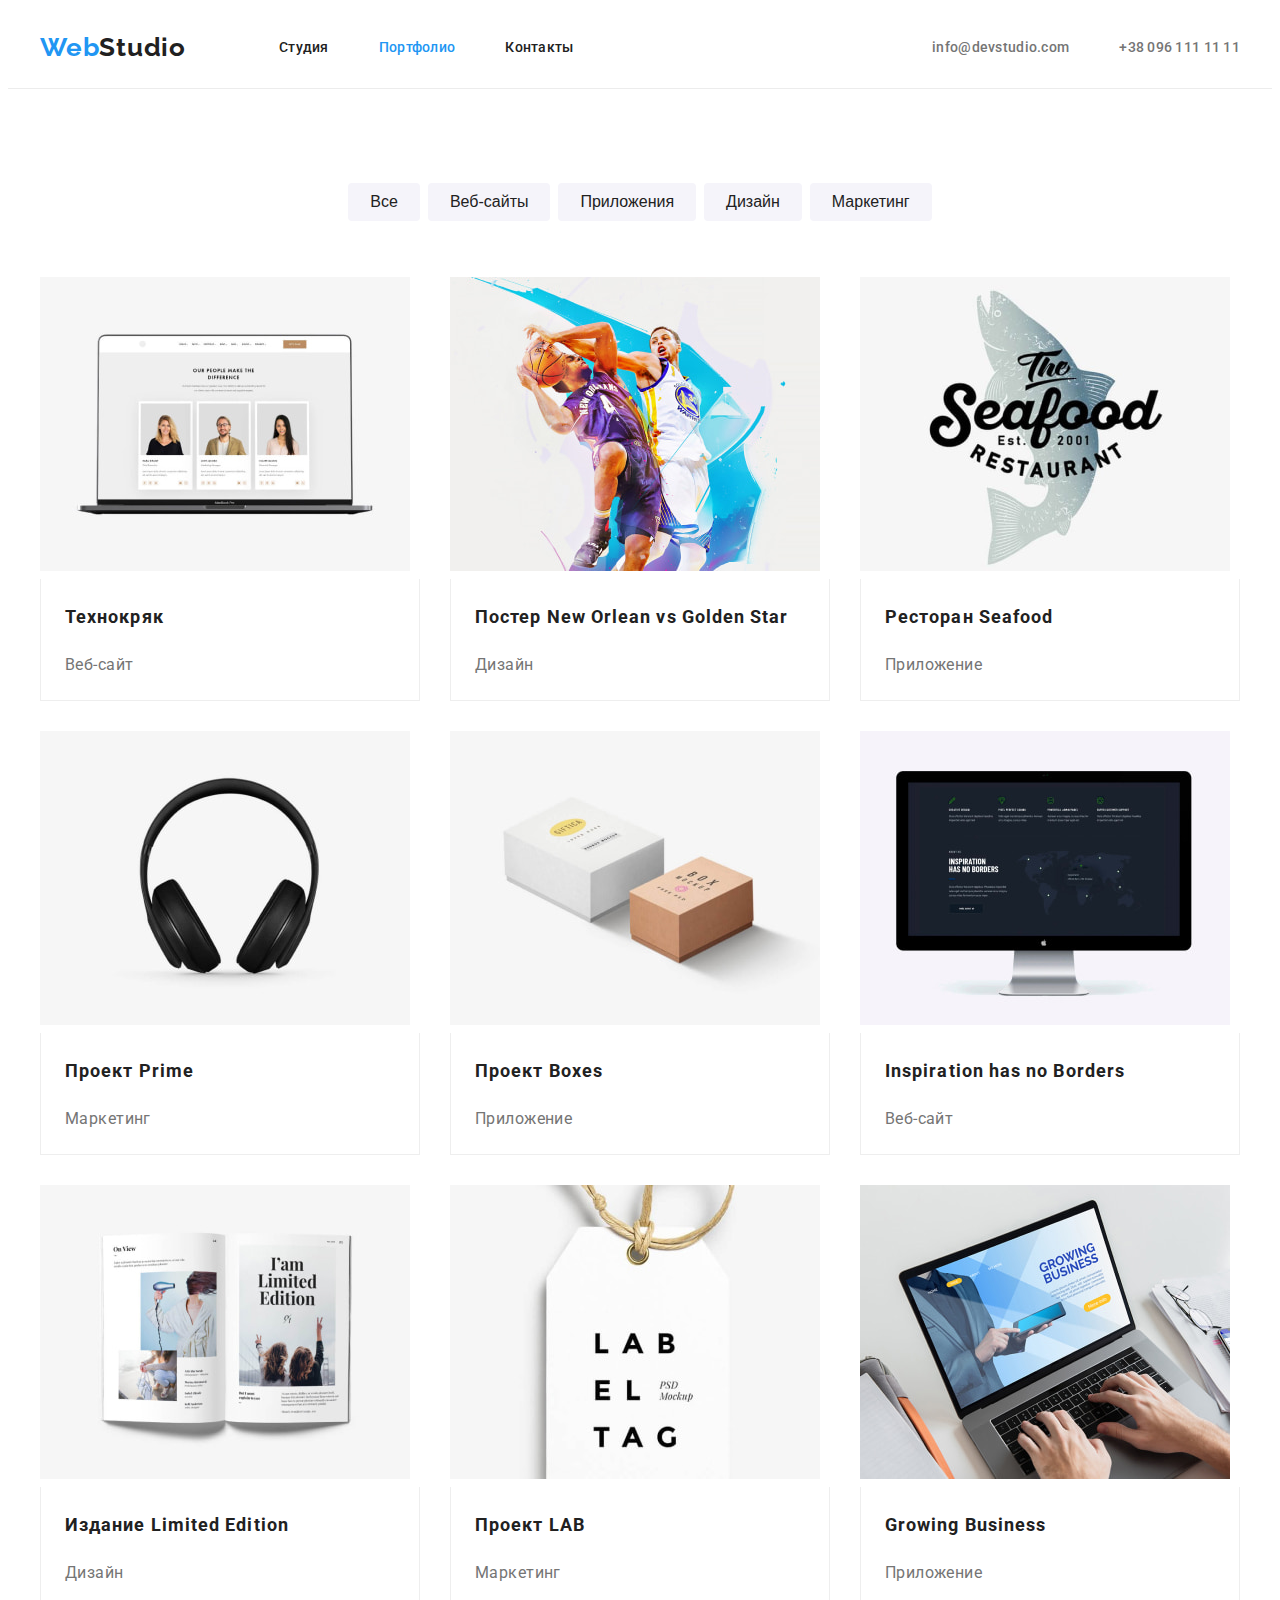
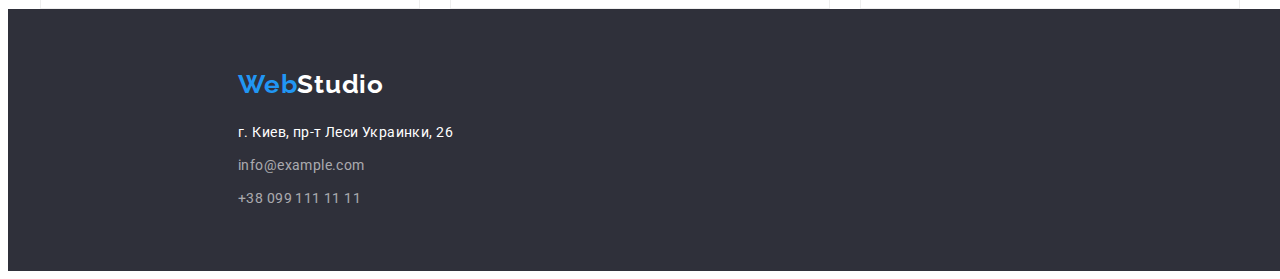
==== commit 083df290: "выполнено позиционирование оставшихся секций и правки по всему файлу" ====
--- a/portfolio.html
+++ b/portfolio.html
@@ -218,9 +218,10 @@
                   width="370"
                   height="294"
                 />
-                <div class="card-content"></div>
-                <h2 class="portfolio-projects-subtitle">Growing Business</h2>
-                <p class="portfolio-projects-text">Приложение</p>
+                <div class="card-content">
+                  <h2 class="portfolio-projects-subtitle">Growing Business</h2>
+                  <p class="portfolio-projects-text">Приложение</p>
+                </div>
               </a>
             </li>
           </ul>
--- a/css/styles.css
+++ b/css/styles.css
@@ -19,7 +19,7 @@
   --primary-bg--mode-dark: #2f303a;
   --secondary-bg--mode-dark: #f5f4fa;
 
-  /*Зазор между карточками*/
+  /*Отступы между элементами*/
   --card-set-gap: 30px;
 }
 
@@ -175,8 +175,8 @@
 
 .hero {
   background-color: var(--primary-bg--mode-dark);
+  text-align: center;
   padding: 200px 452px;
-  text-align: center;
 }
 
 .hero-title {
@@ -239,15 +239,26 @@
   color: var(--secondary-txt--mode-dark);
 }
 
+.features {
+  padding-top: 94px;
+  padding-right: 215px;
+  padding-bottom: 0;
+  padding-left: 215px;
+}
+
 /*Примеры работ*/
 
 .projects {
-  outline: auto;
+  padding-right: 215px;
+  padding-left: 215px;
+}
+
+.projects-title {
+  padding-top: 0;
 }
 
 .projects-list {
   display: flex;
-  outline: auto;
 }
 
 .projects-title,
@@ -263,7 +274,8 @@
 
 .team {
   background-color: var(--secondary-bg--mode-dark);
-  outline: auto;
+  padding-left: 215px;
+  padding-right: 215px;
 }
 
 .team-item:not(:first-child) {
@@ -277,12 +289,10 @@
     0px 2px 1px rgba(0, 0, 0, 0.2);
   border-radius: 0px 0px 4px 4px;
   padding-bottom: var(--card-set-gap);
-  outline: auto;
 }
 
 .team-list {
   display: flex;
-  outline: auto;
 }
 
 .team-subtitle {
@@ -318,15 +328,12 @@
 
 /*Футер*/
 
-.contacts-footer-list {
-  display: flex;
-  flex-direction: column;
-}
-
 .footer {
   background-color: var(--primary-bg--mode-dark);
   padding-top: 60px;
+  padding-right: 1154px;
   padding-bottom: 60px;
+  padding-left: 215px;
 }
 
 .contacts-footer-address {
@@ -347,20 +354,40 @@
 
 .contacts-footer-link {
   font-style: normal;
+  display: inline-block;
   color: var(--secondary-txt--mode-light);
 }
 
-.contacts-footer-item:not(:first-child) {
+.contacts-footer-item:not(:last-child) {
   margin-bottom: 9px;
 }
 
 /*Портфолио*/
 
+.radio-btns-list {
+  display: flex;
+  justify-content: center;
+  align-content: center;
+
+  padding-top: 94px;
+  margin-bottom: 56px;
+}
+
+.radio-btns-item:not(:first-child) {
+  margin-left: 8px;
+}
+
 .radio-btn {
+  display: block;
+  padding: 6px 22px;
+
   font-weight: 500;
   font-size: 16px;
   line-height: 1.63;
   cursor: pointer;
+  border-radius: 4px;
+  border-style: none;
+
   color: var(--secondary-txt--mode-dark);
   background-color: var(--secondary-bg--mode-dark);
 }
@@ -369,7 +396,12 @@
 .radio-btn:focus {
   color: var(--main-txt--mode-light);
   background-color: var(--accent-cl);
-}
+  box-shadow: 0px 3px 1px rgba(0, 0, 0, 0.1), 0px 1px 2px rgba(0, 0, 0, 0.08),
+    0px 2px 2px rgba(0, 0, 0, 0.12);
+  border-radius: 4px;
+}
+
+/*Карточки*/
 
 .portfolio-projects-list {
   display: flex;
@@ -379,13 +411,9 @@
 }
 
 .portfolio-projects-item {
-  outline: auto;
-  flex-basis: calc(100% / 3 - var(--card-set-gap));
   margin-left: var(--card-set-gap);
   margin-top: var(--card-set-gap);
-
-  background: var(--secondary-bg--mode-light);
-  border: 1px solid #eeeeee;
+  flex-basis: calc((100% - 90px) / 3);
 }
 
 .portfolio-projects-subtitle {
@@ -406,6 +434,10 @@
 
 .card-content {
   padding: 20px 24px;
+  border-right: 1px solid #eeeeee;
+  border-bottom: 1px solid #eeeeee;
+  border-left: 1px solid #eeeeee;
+  background: var(--secondary-bg--mode-light);
 }
 
 .visually-hidden {
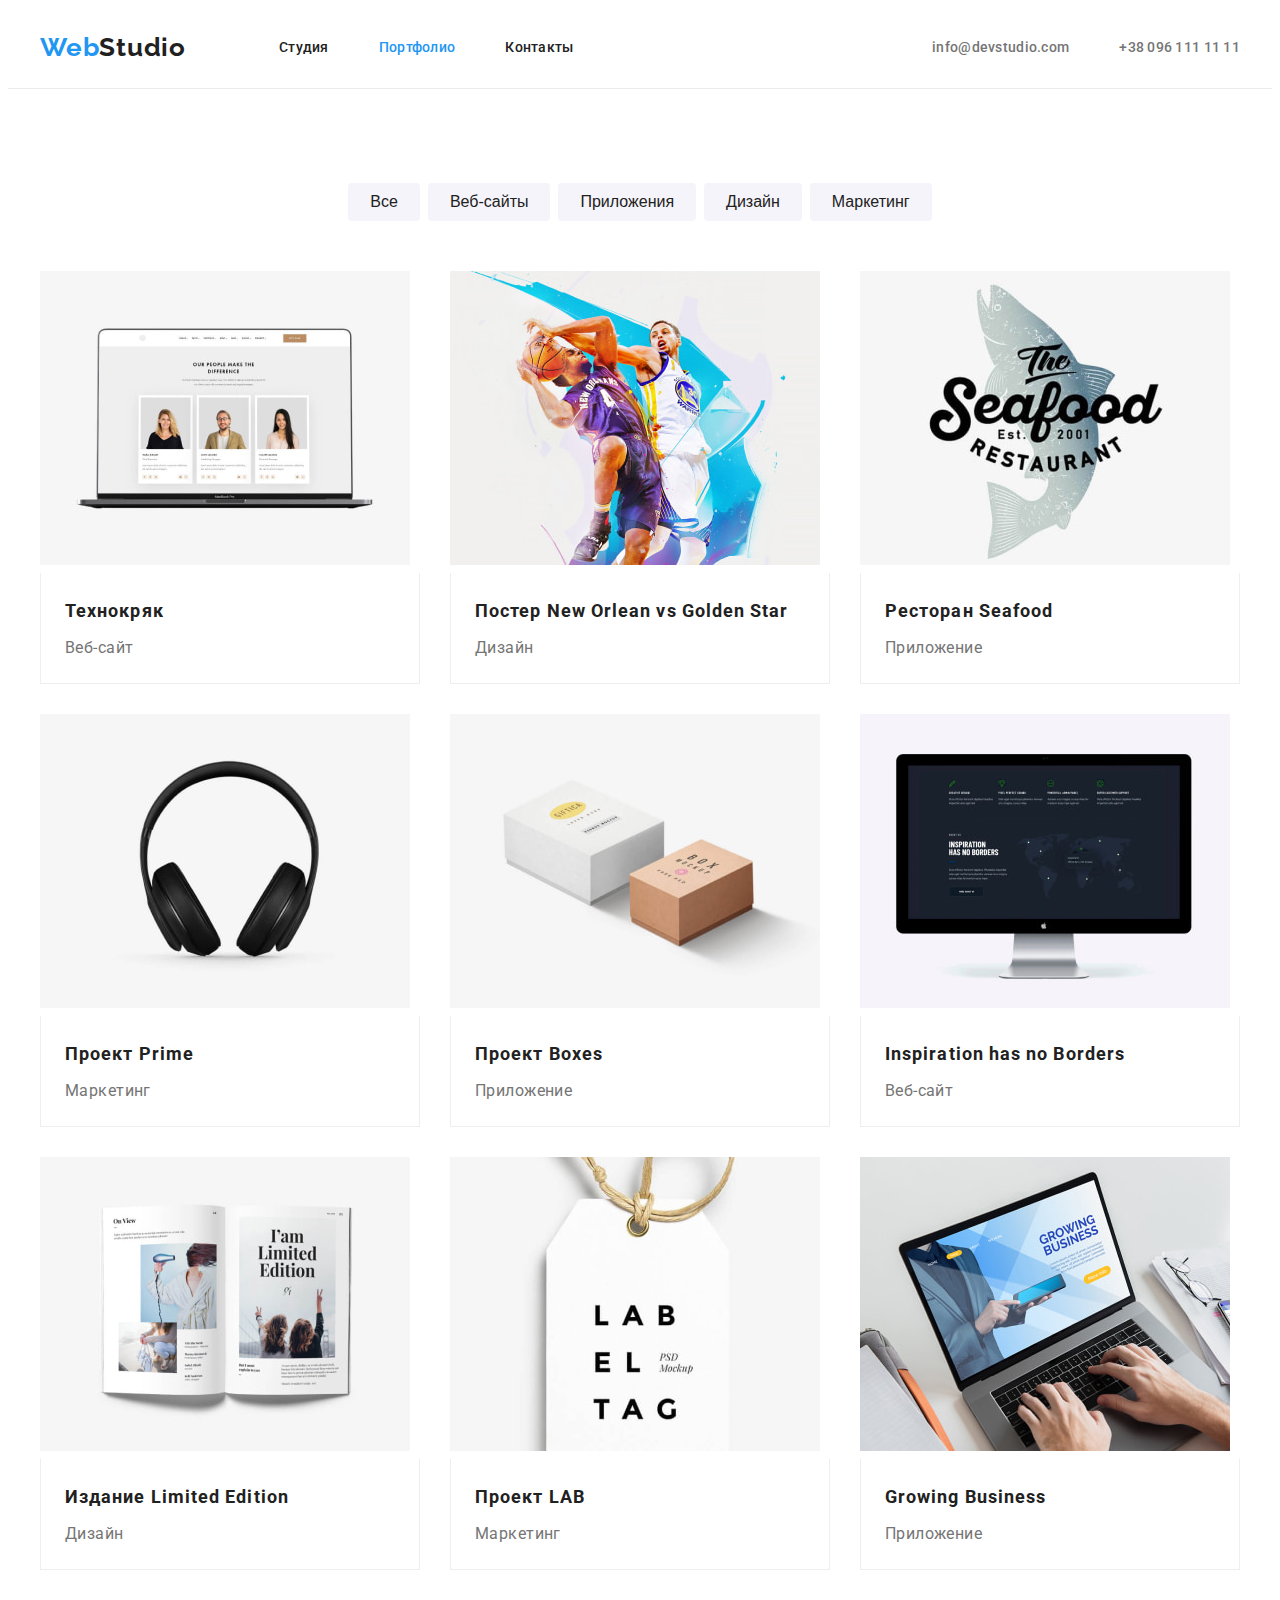
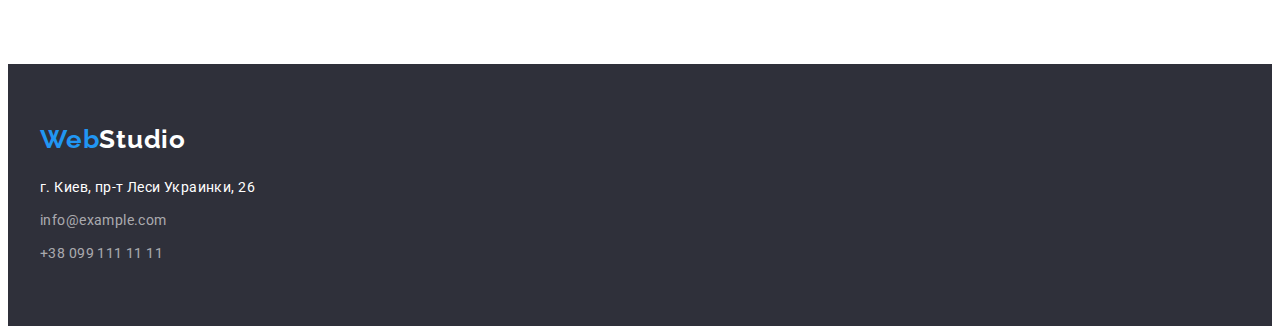
==== commit 9495dcff: "внесены правки ментора" ====
--- a/portfolio.html
+++ b/portfolio.html
@@ -63,7 +63,7 @@
     </header>
 
     <main>
-      <section class="portfolio-projects">
+      <section class="section">
         <div class="container">
           <h1 class="visually-hidden" hidden>Наши проекты</h1>
 
--- a/css/styles.css
+++ b/css/styles.css
@@ -33,6 +33,12 @@
 }
 
 /*Доп. классы*/
+
+.img {
+  display: block;
+  max-width: 100%;
+  height: auto;
+}
 
 h1,
 h2,
@@ -40,13 +46,6 @@
 h4,
 p {
   margin-top: 0;
-}
-
-h1:last-child,
-h2:last-child,
-h3:last-child,
-h4:last-child,
-p:last-child {
   margin-bottom: 0;
 }
 
@@ -176,7 +175,7 @@
 .hero {
   background-color: var(--primary-bg--mode-dark);
   text-align: center;
-  padding: 200px 452px;
+  padding: 200px 0;
 }
 
 .hero-title {
@@ -239,18 +238,10 @@
   color: var(--secondary-txt--mode-dark);
 }
 
-.features {
-  padding-top: 94px;
-  padding-right: 215px;
-  padding-bottom: 0;
-  padding-left: 215px;
-}
-
 /*Примеры работ*/
 
 .projects {
-  padding-right: 215px;
-  padding-left: 215px;
+  padding-top: 0;
 }
 
 .projects-title {
@@ -274,8 +265,6 @@
 
 .team {
   background-color: var(--secondary-bg--mode-dark);
-  padding-left: 215px;
-  padding-right: 215px;
 }
 
 .team-item:not(:first-child) {
@@ -288,7 +277,6 @@
   box-shadow: 0px 1px 3px rgba(0, 0, 0, 0.12), 0px 1px 1px rgba(0, 0, 0, 0.14),
     0px 2px 1px rgba(0, 0, 0, 0.2);
   border-radius: 0px 0px 4px 4px;
-  padding-bottom: var(--card-set-gap);
 }
 
 .team-list {
@@ -296,9 +284,7 @@
 }
 
 .team-subtitle {
-  padding-top: var(--card-set-gap);
-  padding-bottom: 10px;
-  margin-bottom: 0;
+  margin-bottom: 10px;
 }
 
 .projects-title,
@@ -310,6 +296,11 @@
   letter-spacing: 0.03em;
 
   color: var(--secondary-txt--mode-dark);
+}
+
+.team-container {
+  padding-top: 30px;
+  padding-bottom: 30px;
 }
 
 .team-subtitle {
@@ -331,9 +322,7 @@
 .footer {
   background-color: var(--primary-bg--mode-dark);
   padding-top: 60px;
-  padding-right: 1154px;
   padding-bottom: 60px;
-  padding-left: 215px;
 }
 
 .contacts-footer-address {
@@ -369,8 +358,7 @@
   justify-content: center;
   align-content: center;
 
-  padding-top: 94px;
-  margin-bottom: 56px;
+  margin-bottom: 50px;
 }
 
 .radio-btns-item:not(:first-child) {
@@ -417,6 +405,7 @@
 }
 
 .portfolio-projects-subtitle {
+  margin-bottom: 4px;
   font-weight: 700;
   font-size: 18px;
   line-height: 2;
